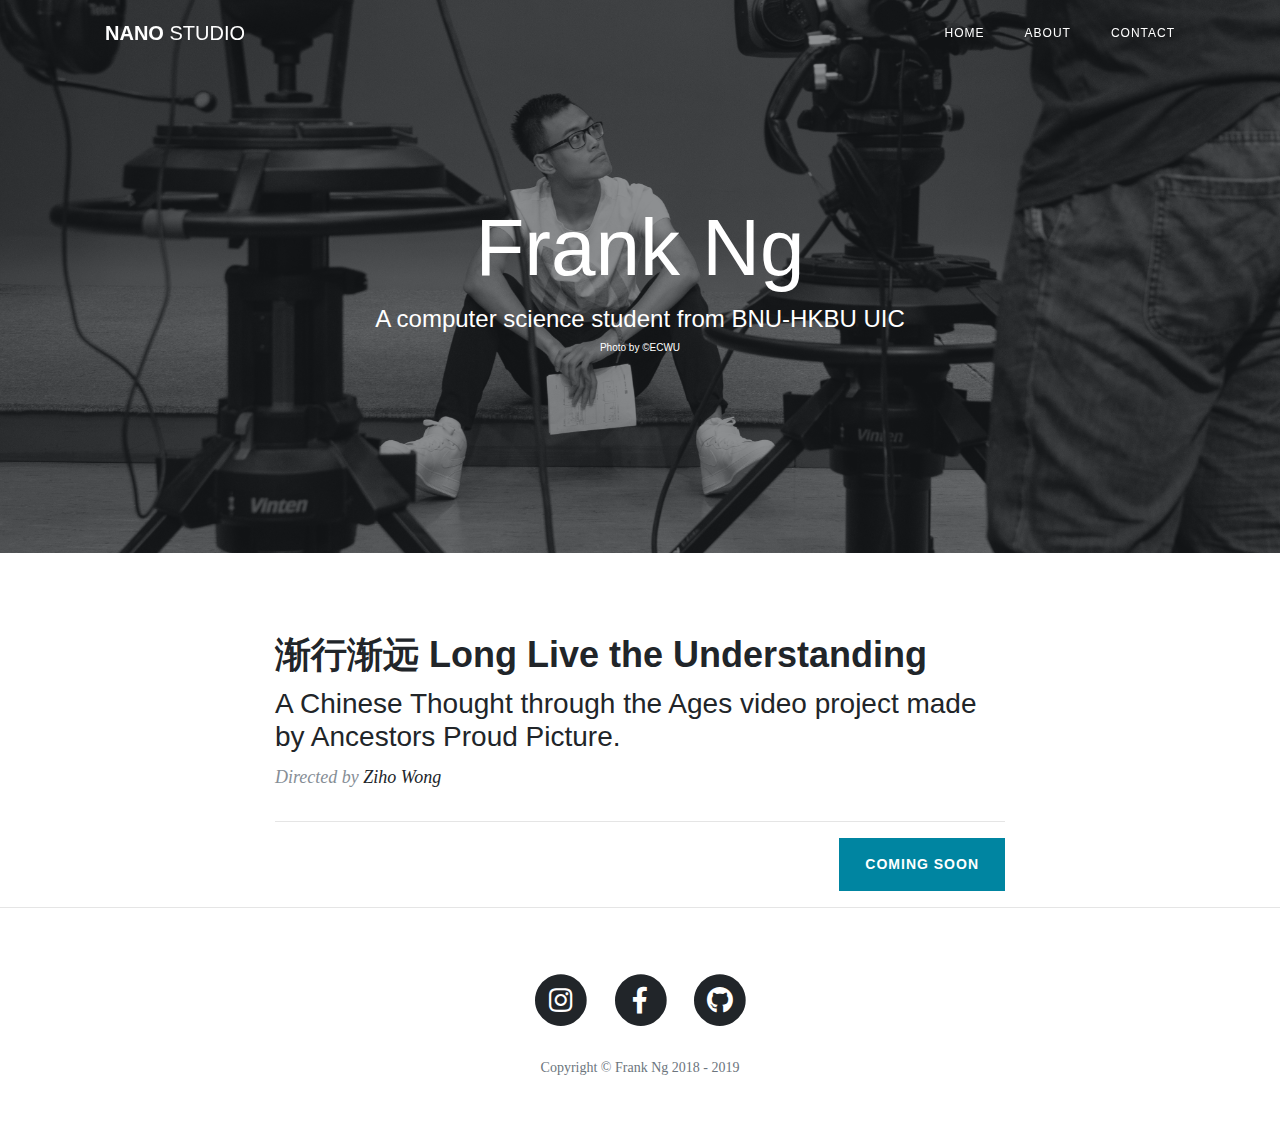
==== index.html @ 03bfbb8f "newWebsite" ====
<!DOCTYPE html>
<html lang="en">

  <head>

    <meta charset="utf-8">
    <meta name="viewport" content="width=device-width, initial-scale=1, shrink-to-fit=no">
    <meta name="description" content="">
    <meta name="author" content="">

    <title>Nano - Frank Ng</title>

    <!-- Bootstrap core CSS -->
    <link href="vendor/bootstrap/css/bootstrap.min.css" rel="stylesheet">

    <!-- Custom fonts for this template -->
    <link href="vendor/fontawesome-free/css/all.min.css" rel="stylesheet" type="text/css">
    <!--<link href='https://fonts.googleapis.com/css?family=Lora:400,700,400italic,700italic' rel='stylesheet' type='text/css'>
    <link href='https://fonts.googleapis.com/css?family=Open+Sans:300italic,400italic,600italic,700italic,800italic,400,300,600,700,800' rel='stylesheet' type='text/css'>

    <!-- Custom styles for this template -->
    <!--<link href="css/clean-blog.min.css" rel="stylesheet">-->
    <link href="css/clean-blog.css" rel="stylesheet">

    <!--- Favicon -->
    <link rel="shortcut icon" href="img/favicon.ico" type="image/x-icon">

  </head>

  <body>

    <!-- Navigation -->
    <nav class="navbar navbar-expand-lg navbar-light fixed-top" id="mainNav">
      <div class="container">
        <a class="navbar-brand" href="index.html"><b>NANO</b> STUDIO</a>
        <button class="navbar-toggler navbar-toggler-right" type="button" data-toggle="collapse" data-target="#navbarResponsive" aria-controls="navbarResponsive" aria-expanded="false" aria-label="Toggle navigation">
          NAV
          <i class="fas fa-bars"></i>
        </button>
        <div class="collapse navbar-collapse" id="navbarResponsive">
          <ul class="navbar-nav ml-auto">
            <li class="nav-item">
              <a class="nav-link" href="index.html">Home</a>
            </li>
            <li class="nav-item">
              <a class="nav-link" href="about.html">About</a>
            </li>
            <li class="nav-item">
              <a class="nav-link" href="contact.html">Contact</a>
            </li>
          </ul>
        </div>
      </div>
    </nav>

    <!-- Page Header -->
    <header class="masthead" style="background-image: url('img/home-bg.jpg')">
      <div class="overlay"></div>
      <div class="container">
        <div class="row">
          <div class="col-lg-8 col-md-10 mx-auto">
            <div class="site-heading">
              <h1 style="font-weight: lighter">Frank Ng</h1>
              <span class="subheading">A computer science student from BNU-HKBU UIC</span>
              <span class="subheading" style="font-size: 10px">Photo by &copy;<a style="color: white" target="_blank" href="https://ecwuuuuu.com/">ECWU</a></span>
            </div>
          </div>
        </div>
      </div>
    </header>

    <!-- Main Content -->
    <div class="container">
      <div class="row">
        <div class="col-lg-8 col-md-10 mx-auto">
          <div class="post-preview">
            <a href="longLiveTheUnderstanding.html">
              <h2 class="post-title">
                渐行渐远 Long Live the Understanding
              </h2>
              <h3 class="post-subtitle">
                A Chinese Thought through the Ages video project made by Ancestors Proud Picture.
              </h3>
            </a>
            <p class="post-meta">Directed by
              <a href="#">Ziho Wong</a>
            </p>
          </div>
          <hr>
          <!--- div class="post-preview">
            <a href="post.html">
              <h2 class="post-title">
                I believe every human has a finite number of heartbeats. I don't intend to waste any of mine.
              </h2>
            </a>
            <p class="post-meta">Posted by
              <a href="#">Start Bootstrap</a>
              on September 18, 2018</p>
          </div>
          <hr>
          <div class="post-preview">
            <a href="post.html">
              <h2 class="post-title">
                Science has not yet mastered prophecy
              </h2>
              <h3 class="post-subtitle">
                We predict too much for the next year and yet far too little for the next ten.
              </h3>
            </a>
            <p class="post-meta">Posted by
              <a href="#">Start Bootstrap</a>
              on August 24, 2018</p>
          </div>
          <hr>
          <div class="post-preview">
            <a href="post.html">
              <h2 class="post-title">
                Failure is not an option
              </h2>
              <h3 class="post-subtitle">
                Many say exploration is part of our destiny, but it’s actually our duty to future generations.
              </h3>
            </a>
            <p class="post-meta">Posted by
              <a href="#">Start Bootstrap</a>
              on July 8, 2018</p>
          </div>
          <hr>
          <!-- Pager -->
          <div class="clearfix">
            <!--- the button used to be "Older Posts->"--->
            <a class="btn btn-primary float-right" href="#">Coming soon</a>
          </div>
        </div>
      </div>
    </div>

    <hr>

    <!-- Footer -->
    <footer>
      <div class="container">
        <div class="row">
          <div class="col-lg-8 col-md-10 mx-auto">
            <ul class="list-inline text-center">
              <li class="list-inline-item">
                <a href="https://www.instagram.com/aerofrankiee/" target="_blank">
                  <span class="fa-stack fa-lg">
                    <i class="fas fa-circle fa-stack-2x"></i>
                    <i class="fab fa-instagram fa-stack-1x fa-inverse"></i>
                  </span>
                </a>
              </li>
              <li class="list-inline-item">
                <a href="https://www.facebook.com/aerofrankie" target="_blank">
                  <span class="fa-stack fa-lg">
                    <i class="fas fa-circle fa-stack-2x"></i>
                    <i class="fab fa-facebook-f fa-stack-1x fa-inverse"></i>
                  </span>
                </a>
              </li>
              <li class="list-inline-item">
                <a href="https://github.com/CathayPacific358" target="_blank">
                  <span class="fa-stack fa-lg">
                    <i class="fas fa-circle fa-stack-2x"></i>
                    <i class="fab fa-github fa-stack-1x fa-inverse"></i>
                  </span>
                </a>
              </li>
            </ul>
            <p class="copyright text-muted">Copyright &copy; Frank Ng 2018 - 2019</p>
          </div>
        </div>
      </div>
    </footer>

    <!-- Bootstrap core JavaScript -->
    <script src="vendor/jquery/jquery.min.js"></script>
    <script src="vendor/bootstrap/js/bootstrap.bundle.min.js"></script>

    <!-- Custom scripts for this template -->
    <script src="js/clean-blog.min.js"></script>

  </body>

</html>
---- css/clean-blog.min.css ----
/*!
 * Start Bootstrap - Clean Blog v5.0.2 (https://startbootstrap.com/template-overviews/clean-blog)
 * Copyright 2013-2018 Start Bootstrap
 * Licensed under MIT (https://github.com/BlackrockDigital/startbootstrap-clean-blog/blob/master/LICENSE)
 */body{font-size:20px;color:#212529;font-family:Lora,'Times New Roman',serif}p{line-height:1.5;margin:30px 0}p a{text-decoration:underline}h1,h2,h3,h4,h5,h6{font-weight:800;font-family:'Open Sans','Helvetica Neue',Helvetica,Arial,sans-serif}a{color:#212529;-webkit-transition:all .2s;transition:all .2s}a:focus,a:hover{color:#0085a1}blockquote{font-style:italic;color:#868e96}.section-heading{font-size:36px;font-weight:700;margin-top:60px}.caption{font-size:14px;font-style:italic;display:block;margin:0;padding:10px;text-align:center;border-bottom-right-radius:5px;border-bottom-left-radius:5px}::-moz-selection{color:#fff;background:#0085a1;text-shadow:none}::selection{color:#fff;background:#0085a1;text-shadow:none}img::-moz-selection{color:#fff;background:0 0}img::selection{color:#fff;background:0 0}img::-moz-selection{color:#fff;background:0 0}#mainNav{position:absolute;border-bottom:1px solid #e9ecef;background-color:#fff;font-family:'Open Sans','Helvetica Neue',Helvetica,Arial,sans-serif}#mainNav .navbar-brand{font-weight:800;color:#343a40}#mainNav .navbar-toggler{font-size:12px;font-weight:800;padding:13px;text-transform:uppercase;color:#343a40}#mainNav .navbar-nav>li.nav-item>a{font-size:12px;font-weight:800;letter-spacing:1px;text-transform:uppercase}@media only screen and (min-width:992px){#mainNav{border-bottom:1px solid transparent;background:0 0}#mainNav .navbar-brand{padding:10px 20px;color:#fff}#mainNav .navbar-brand:focus,#mainNav .navbar-brand:hover{color:rgba(255,255,255,.8)}#mainNav .navbar-nav>li.nav-item>a{padding:10px 20px;color:#fff}#mainNav .navbar-nav>li.nav-item>a:focus,#mainNav .navbar-nav>li.nav-item>a:hover{color:rgba(255,255,255,.8)}}@media only screen and (min-width:992px){#mainNav{-webkit-transition:background-color .2s;transition:background-color .2s;-webkit-transform:translate3d(0,0,0);transform:translate3d(0,0,0);-webkit-backface-visibility:hidden}#mainNav.is-fixed{position:fixed;top:-67px;-webkit-transition:-webkit-transform .2s;transition:-webkit-transform .2s;transition:transform .2s;transition:transform .2s,-webkit-transform .2s;border-bottom:1px solid #fff;background-color:rgba(255,255,255,.9)}#mainNav.is-fixed .navbar-brand{color:#212529}#mainNav.is-fixed .navbar-brand:focus,#mainNav.is-fixed .navbar-brand:hover{color:#0085a1}#mainNav.is-fixed .navbar-nav>li.nav-item>a{color:#212529}#mainNav.is-fixed .navbar-nav>li.nav-item>a:focus,#mainNav.is-fixed .navbar-nav>li.nav-item>a:hover{color:#0085a1}#mainNav.is-visible{-webkit-transform:translate3d(0,100%,0);transform:translate3d(0,100%,0)}}header.masthead{margin-bottom:50px;background:no-repeat center center;background-color:#868e96;background-attachment:scroll;position:relative;background-size:cover}header.masthead .overlay{position:absolute;top:0;left:0;height:100%;width:100%;background-color:#212529;opacity:.5}header.masthead .page-heading,header.masthead .post-heading,header.masthead .site-heading{padding:200px 0 150px;color:#fff}@media only screen and (min-width:768px){header.masthead .page-heading,header.masthead .post-heading,header.masthead .site-heading{padding:200px 0}}header.masthead .page-heading,header.masthead .site-heading{text-align:center}header.masthead .page-heading h1,header.masthead .site-heading h1{font-size:50px;margin-top:0}header.masthead .page-heading .subheading,header.masthead .site-heading .subheading{font-size:24px;font-weight:300;line-height:1.1;display:block;margin:10px 0 0;font-family:'Open Sans','Helvetica Neue',Helvetica,Arial,sans-serif}@media only screen and (min-width:768px){header.masthead .page-heading h1,header.masthead .site-heading h1{font-size:80px}}header.masthead .post-heading h1{font-size:35px}header.masthead .post-heading .meta,header.masthead .post-heading .subheading{line-height:1.1;display:block}header.masthead .post-heading .subheading{font-size:24px;font-weight:600;margin:10px 0 30px;font-family:'Open Sans','Helvetica Neue',Helvetica,Arial,sans-serif}header.masthead .post-heading .meta{font-size:20px;font-weight:300;font-style:italic;font-family:Lora,'Times New Roman',serif}header.masthead .post-heading .meta a{color:#fff}@media only screen and (min-width:768px){header.masthead .post-heading h1{font-size:55px}header.masthead .post-heading .subheading{font-size:30px}}.post-preview>a{color:#212529}.post-preview>a:focus,.post-preview>a:hover{text-decoration:none;color:#0085a1}.post-preview>a>.post-title{font-size:30px;margin-top:30px;margin-bottom:10px}.post-preview>a>.post-subtitle{font-weight:300;margin:0 0 10px}.post-preview>.post-meta{font-size:18px;font-style:italic;margin-top:0;color:#868e96}.post-preview>.post-meta>a{text-decoration:none;color:#212529}.post-preview>.post-meta>a:focus,.post-preview>.post-meta>a:hover{text-decoration:underline;color:#0085a1}@media only screen and (min-width:768px){.post-preview>a>.post-title{font-size:36px}}.floating-label-form-group{font-size:14px;position:relative;margin-bottom:0;padding-bottom:.5em;border-bottom:1px solid #dee2e6}.floating-label-form-group input,.floating-label-form-group textarea{font-size:1.5em;position:relative;z-index:1;padding:0;resize:none;border:none;border-radius:0;background:0 0;-webkit-box-shadow:none!important;box-shadow:none!important;font-family:Lora,'Times New Roman',serif}.floating-label-form-group input::-webkit-input-placeholder,.floating-label-form-group textarea::-webkit-input-placeholder{color:#868e96;font-family:Lora,'Times New Roman',serif}.floating-label-form-group label{font-size:.85em;line-height:1.764705882em;position:relative;z-index:0;top:2em;display:block;margin:0;-webkit-transition:top .3s ease,opacity .3s ease;transition:top .3s ease,opacity .3s ease;vertical-align:middle;vertical-align:baseline;opacity:0}.floating-label-form-group .help-block{margin:15px 0}.floating-label-form-group-with-value label{top:0;opacity:1}.floating-label-form-group-with-focus label{color:#0085a1}form .form-group:first-child .floating-label-form-group{border-top:1px solid #dee2e6}footer{padding:50px 0 65px}footer .list-inline{margin:0;padding:0}footer .copyright{font-size:14px;margin-bottom:0;text-align:center}.btn{font-size:14px;font-weight:800;padding:15px 25px;letter-spacing:1px;text-transform:uppercase;border-radius:0;font-family:'Open Sans','Helvetica Neue',Helvetica,Arial,sans-serif}.btn-primary{background-color:#0085a1;border-color:#0085a1}.btn-primary:active,.btn-primary:focus,.btn-primary:hover{color:#fff;background-color:#00657b!important;border-color:#00657b!important}.btn-lg{font-size:16px;padding:25px 35px}
---- css/clean-blog.css ----
/*!
 * Start Bootstrap - Clean Blog v5.0.2 (https://startbootstrap.com/template-overviews/clean-blog)
 * Copyright 2013-2018 Start Bootstrap
 * Licensed under MIT (https://github.com/BlackrockDigital/startbootstrap-clean-blog/blob/master/LICENSE)
 */

body {
  font-size: 20px;
  color: #212529;
  font-family: 'Lora', 'Times New Roman', serif;
}

p {
  line-height: 1.5;
  margin: 30px 0;
}

p a {
  text-decoration: underline;
}

h1,
h2,
h3,
h4,
h5,
h6 {
  font-weight: 800;
  font-family: 'Open Sans', 'Helvetica Neue', Helvetica, Arial, sans-serif;
}

a {
  color: #212529;
  -webkit-transition: all 0.2s;
  transition: all 0.2s;
}

a:focus, a:hover {
  color: #0085A1;
}

blockquote {
  font-style: italic;
  color: #868e96;
}

.section-heading {
  font-size: 36px;
  font-weight: 700;
  margin-top: 60px;
}

.caption {
  font-size: 14px;
  font-style: italic;
  display: block;
  margin: 0;
  padding: 10px;
  text-align: center;
  border-bottom-right-radius: 5px;
  border-bottom-left-radius: 5px;
}

::-moz-selection {
  color: #fff;
  background: #0085A1;
  text-shadow: none;
}

::selection {
  color: #fff;
  background: #0085A1;
  text-shadow: none;
}

img::-moz-selection {
  color: #fff;
  background: transparent;
}

img::selection {
  color: #fff;
  background: transparent;
}

img::-moz-selection {
  color: #fff;
  background: transparent;
}

#mainNav {
  position: absolute;
  border-bottom: 1px solid #e9ecef;
  background-color: white;
  font-family: 'Open Sans', 'Helvetica Neue', Helvetica, Arial, sans-serif;
}

#mainNav .navbar-brand {
  color: #343a40;
}

#mainNav .navbar-toggler {
  font-size: 12px;
  font-weight: 800;
  padding: 13px;
  text-transform: uppercase;
  color: #343a40;
}

#mainNav .navbar-nav > li.nav-item > a {
  font-size: 12px;
  letter-spacing: 1px;
  text-transform: uppercase;
}

@media only screen and (min-width: 992px) {
  #mainNav {
    border-bottom: 1px solid transparent;
    background: transparent;
  }
  #mainNav .navbar-brand {
    padding: 10px 20px;
    color: #fff;
  }
  #mainNav .navbar-brand:focus, #mainNav .navbar-brand:hover {
    color: rgba(255, 255, 255, 0.8);
  }
  #mainNav .navbar-nav > li.nav-item > a {
    padding: 10px 20px;
    color: #fff;
  }
  #mainNav .navbar-nav > li.nav-item > a:focus, #mainNav .navbar-nav > li.nav-item > a:hover {
    color: rgba(255, 255, 255, 0.8);
  }
}

@media only screen and (min-width: 992px) {
  #mainNav {
    -webkit-transition: background-color 0.2s;
    transition: background-color 0.2s;
    /* Force Hardware Acceleration in WebKit */
    -webkit-transform: translate3d(0, 0, 0);
    transform: translate3d(0, 0, 0);
    -webkit-backface-visibility: hidden;
  }
  #mainNav.is-fixed {
    /* when the user scrolls down, we hide the header right above the viewport */
    position: fixed;
    top: -67px;
    -webkit-transition: -webkit-transform 0.2s;
    transition: -webkit-transform 0.2s;
    transition: transform 0.2s;
    transition: transform 0.2s, -webkit-transform 0.2s;
    border-bottom: 1px solid white;
    background-color: rgba(255, 255, 255, 0.9);
  }
  #mainNav.is-fixed .navbar-brand {
    color: #212529;
  }
  #mainNav.is-fixed .navbar-brand:focus, #mainNav.is-fixed .navbar-brand:hover {
    color: #0085A1;
  }
  #mainNav.is-fixed .navbar-nav > li.nav-item > a {
    color: #212529;
  }
  #mainNav.is-fixed .navbar-nav > li.nav-item > a:focus, #mainNav.is-fixed .navbar-nav > li.nav-item > a:hover {
    color: #0085A1;
  }
  #mainNav.is-visible {
    /* if the user changes the scrolling direction, we show the header */
    -webkit-transform: translate3d(0, 100%, 0);
    transform: translate3d(0, 100%, 0);
  }
}

header.masthead {
  margin-bottom: 50px;
  background: no-repeat center center;
  background-color: #868e96;
  background-attachment: scroll;
  position: relative;
  background-size: cover;
}

header.masthead .overlay {
  position: absolute;
  top: 0;
  left: 0;
  height: 100%;
  width: 100%;
  background-color: #212529;
  opacity: 0.5;
}

header.masthead .page-heading,
header.masthead .post-heading,
header.masthead .site-heading {
  padding: 200px 0 150px;
  color: white;
}

@media only screen and (min-width: 768px) {
  header.masthead .page-heading,
  header.masthead .post-heading,
  header.masthead .site-heading {
    padding: 200px 0;
  }
}

header.masthead .page-heading,
header.masthead .site-heading {
  text-align: center;
}

header.masthead .page-heading h1,
header.masthead .site-heading h1 {
  font-size: 50px;
  margin-top: 0;
}

header.masthead .page-heading .subheading,
header.masthead .site-heading .subheading {
  font-size: 24px;
  font-weight: 300;
  line-height: 1.1;
  display: block;
  margin: 10px 0 0;
  font-family: 'Open Sans', 'Helvetica Neue', Helvetica, Arial, sans-serif;
}

@media only screen and (min-width: 768px) {
  header.masthead .page-heading h1,
  header.masthead .site-heading h1 {
    font-size: 80px;
  }
}

header.masthead .post-heading h1 {
  font-size: 35px;
}

header.masthead .post-heading .meta,
header.masthead .post-heading .subheading {
  line-height: 1.1;
  display: block;
}

header.masthead .post-heading .subheading {
  font-size: 24px;
  font-weight: 600;
  margin: 10px 0 30px;
  font-family: 'Open Sans', 'Helvetica Neue', Helvetica, Arial, sans-serif;
}

header.masthead .post-heading .meta {
  font-size: 20px;
  font-weight: 300;
  font-style: italic;
  font-family: 'Lora', 'Times New Roman', serif;
}

header.masthead .post-heading .meta a {
  color: #fff;
}

@media only screen and (min-width: 768px) {
  header.masthead .post-heading h1 {
    font-size: 55px;
  }
  header.masthead .post-heading .subheading {
    font-size: 30px;
  }
}

.post-preview > a {
  color: #212529;
}

.post-preview > a:focus, .post-preview > a:hover {
  text-decoration: none;
  color: #0085A1;
}

.post-preview > a > .post-title {
  font-size: 30px;
  margin-top: 30px;
  margin-bottom: 10px;
}

.post-preview > a > .post-subtitle {
  font-weight: 300;
  margin: 0 0 10px;
}

.post-preview > .post-meta {
  font-size: 18px;
  font-style: italic;
  margin-top: 0;
  color: #868e96;
}

.post-preview > .post-meta > a {
  text-decoration: none;
  color: #212529;
}

.post-preview > .post-meta > a:focus, .post-preview > .post-meta > a:hover {
  text-decoration: underline;
  color: #0085A1;
}

@media only screen and (min-width: 768px) {
  .post-preview > a > .post-title {
    font-size: 36px;
  }
}

.floating-label-form-group {
  font-size: 14px;
  position: relative;
  margin-bottom: 0;
  padding-bottom: 0.5em;
  border-bottom: 1px solid #dee2e6;
}

.floating-label-form-group input,
.floating-label-form-group textarea {
  font-size: 1.5em;
  position: relative;
  z-index: 1;
  padding: 0;
  resize: none;
  border: none;
  border-radius: 0;
  background: none;
  -webkit-box-shadow: none !important;
  box-shadow: none !important;
  font-family: 'Lora', 'Times New Roman', serif;
}

.floating-label-form-group input::-webkit-input-placeholder,
.floating-label-form-group textarea::-webkit-input-placeholder {
  color: #868e96;
  font-family: 'Lora', 'Times New Roman', serif;
}

.floating-label-form-group label {
  font-size: 0.85em;
  line-height: 1.764705882em;
  position: relative;
  z-index: 0;
  top: 2em;
  display: block;
  margin: 0;
  -webkit-transition: top 0.3s ease, opacity 0.3s ease;
  transition: top 0.3s ease, opacity 0.3s ease;
  vertical-align: middle;
  vertical-align: baseline;
  opacity: 0;
}

.floating-label-form-group .help-block {
  margin: 15px 0;
}

.floating-label-form-group-with-value label {
  top: 0;
  opacity: 1;
}

.floating-label-form-group-with-focus label {
  color: #0085A1;
}

form .form-group:first-child .floating-label-form-group {
  border-top: 1px solid #dee2e6;
}

footer {
  padding: 50px 0 65px;
}

footer .list-inline {
  margin: 0;
  padding: 0;
}

footer .copyright {
  font-size: 14px;
  margin-bottom: 0;
  text-align: center;
}

.btn {
  font-size: 14px;
  font-weight: 800;
  padding: 15px 25px;
  letter-spacing: 1px;
  text-transform: uppercase;
  border-radius: 0;
  font-family: 'Open Sans', 'Helvetica Neue', Helvetica, Arial, sans-serif;
}

.btn-primary {
  background-color: #0085A1;
  border-color: #0085A1;
}

.btn-primary:hover, .btn-primary:focus, .btn-primary:active {
  color: #fff;
  background-color: #00657b !important;
  border-color: #00657b !important;
}

.btn-lg {
  font-size: 16px;
  padding: 25px 35px;
}
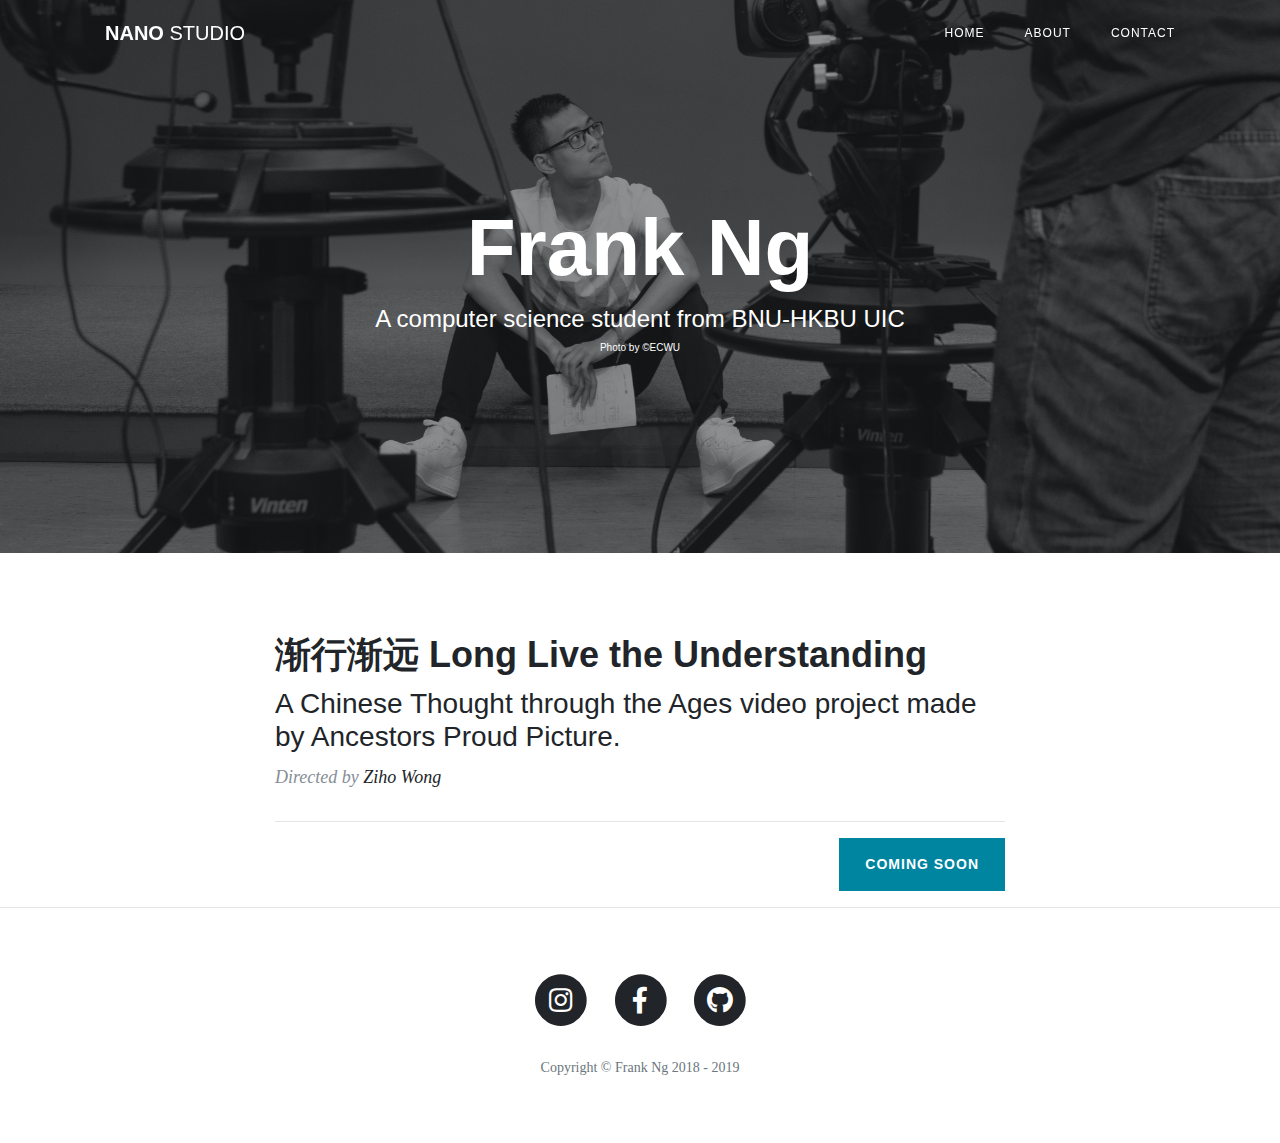
==== commit b8c3e76c: "changedIndexNameFont" ====
--- a/index.html
+++ b/index.html
@@ -60,7 +60,7 @@
         <div class="row">
           <div class="col-lg-8 col-md-10 mx-auto">
             <div class="site-heading">
-              <h1 style="font-weight: lighter">Frank Ng</h1>
+              <h1>Frank Ng</h1>
               <span class="subheading">A computer science student from BNU-HKBU UIC</span>
               <span class="subheading" style="font-size: 10px">Photo by &copy;<a style="color: white" target="_blank" href="https://ecwuuuuu.com/">ECWU</a></span>
             </div>
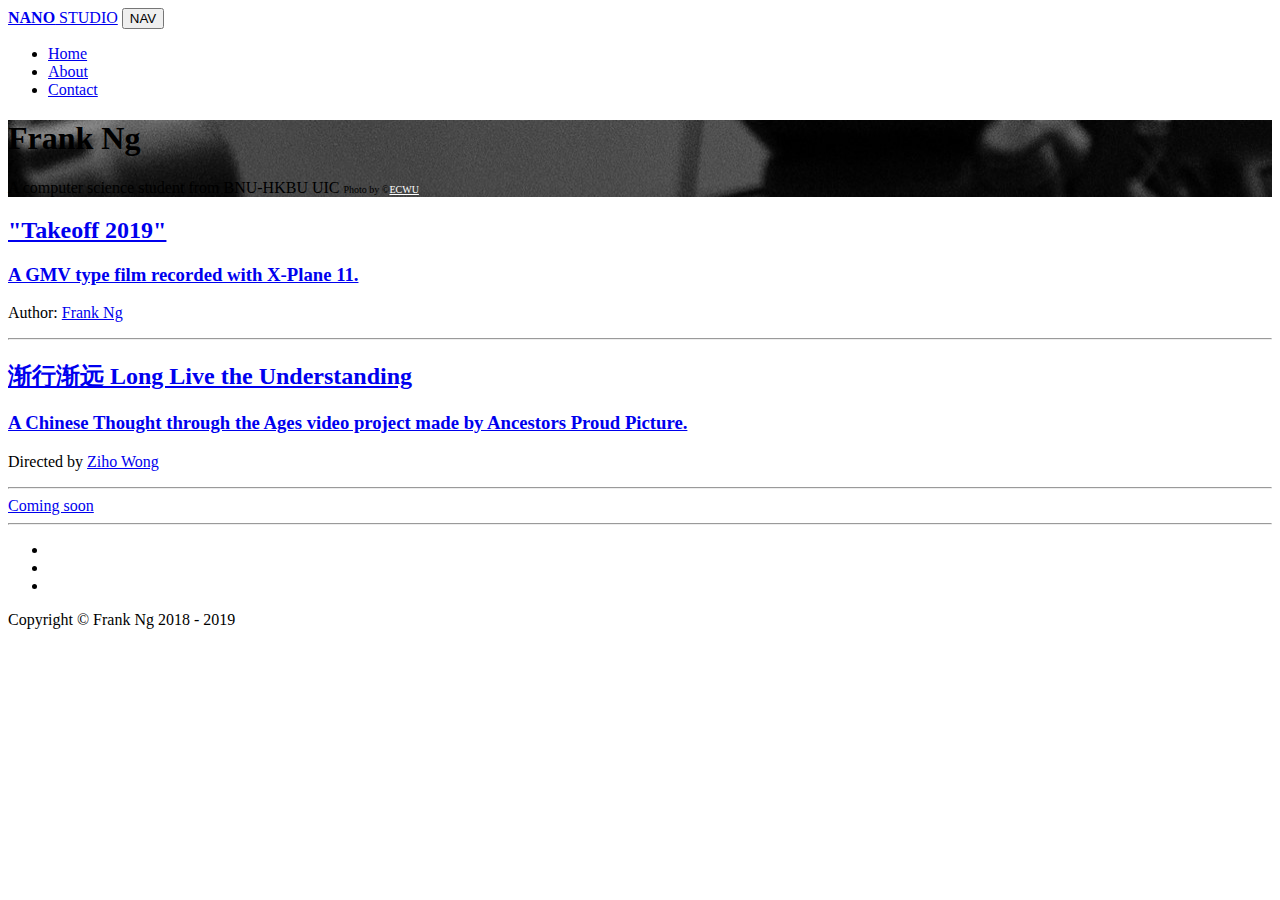
==== commit 19a5219c: "addTO2019" ====
--- a/index.html
+++ b/index.html
@@ -11,19 +11,19 @@
     <title>Nano - Frank Ng</title>
 
     <!-- Bootstrap core CSS -->
-    <link href="vendor/bootstrap/css/bootstrap.min.css" rel="stylesheet">
+    <link href="https://aerofrankie.com/vendor/bootstrap/css/bootstrap.min.css" rel="stylesheet">
 
     <!-- Custom fonts for this template -->
-    <link href="vendor/fontawesome-free/css/all.min.css" rel="stylesheet" type="text/css">
+    <link href="https://aerofrankie.com/vendor/fontawesome-free/css/all.min.css" rel="stylesheet" type="text/css">
     <!--<link href='https://fonts.googleapis.com/css?family=Lora:400,700,400italic,700italic' rel='stylesheet' type='text/css'>
     <link href='https://fonts.googleapis.com/css?family=Open+Sans:300italic,400italic,600italic,700italic,800italic,400,300,600,700,800' rel='stylesheet' type='text/css'>
 
     <!-- Custom styles for this template -->
     <!--<link href="css/clean-blog.min.css" rel="stylesheet">-->
-    <link href="css/clean-blog.css" rel="stylesheet">
+    <link href="https://aerofrankie.com/css/clean-blog.css" rel="stylesheet">
 
     <!--- Favicon -->
-    <link rel="shortcut icon" href="img/favicon.ico" type="image/x-icon">
+    <link rel="shortcut icon" href="https://aerofrankie.com/img/favicon.ico" type="image/x-icon">
 
   </head>
 
@@ -32,7 +32,7 @@
     <!-- Navigation -->
     <nav class="navbar navbar-expand-lg navbar-light fixed-top" id="mainNav">
       <div class="container">
-        <a class="navbar-brand" href="index.html"><b>NANO</b> STUDIO</a>
+        <a class="navbar-brand" href="https://aerofrankie.com"><b>NANO</b> STUDIO</a>
         <button class="navbar-toggler navbar-toggler-right" type="button" data-toggle="collapse" data-target="#navbarResponsive" aria-controls="navbarResponsive" aria-expanded="false" aria-label="Toggle navigation">
           NAV
           <i class="fas fa-bars"></i>
@@ -40,13 +40,13 @@
         <div class="collapse navbar-collapse" id="navbarResponsive">
           <ul class="navbar-nav ml-auto">
             <li class="nav-item">
-              <a class="nav-link" href="index.html">Home</a>
+              <a class="nav-link" href="https://aerofrankie.com">Home</a>
             </li>
             <li class="nav-item">
-              <a class="nav-link" href="about.html">About</a>
+              <a class="nav-link" href="https://aerofrankie.com/about">About</a>
             </li>
             <li class="nav-item">
-              <a class="nav-link" href="contact.html">Contact</a>
+              <a class="nav-link" href="https://aerofrankie.com/contact">Contact</a>
             </li>
           </ul>
         </div>
@@ -73,8 +73,22 @@
     <div class="container">
       <div class="row">
         <div class="col-lg-8 col-md-10 mx-auto">
+           <div class="post-preview">
+            <a href="https://aerofrankie.com/posts/TO2019">
+             <h2 class="post-title">
+                "Takeoff 2019"
+             </h2>
+              <h3 class="post-subtitle">
+                A GMV type film recorded with X-Plane 11.
+              </h3>
+            </a>
+           <p class="post-meta">Author:
+              <a href="#">Frank Ng</a>
+           </p>
+          </div>
+          <hr>
           <div class="post-preview">
-            <a href="longLiveTheUnderstanding.html">
+            <a href="https://aerofrankie.com/posts/longLiveTheUnderstanding">
               <h2 class="post-title">
                 渐行渐远 Long Live the Understanding
               </h2>
@@ -87,7 +101,7 @@
             </p>
           </div>
           <hr>
-          <!--- div class="post-preview">
+          <!---div class="post-preview">
             <a href="post.html">
               <h2 class="post-title">
                 I believe every human has a finite number of heartbeats. I don't intend to waste any of mine.
@@ -175,11 +189,11 @@
     </footer>
 
     <!-- Bootstrap core JavaScript -->
-    <script src="vendor/jquery/jquery.min.js"></script>
-    <script src="vendor/bootstrap/js/bootstrap.bundle.min.js"></script>
+    <script src="https://aerofrankie.com/vendor/jquery/jquery.min.js"></script>
+    <script src="https://aerofrankie.com/vendor/bootstrap/js/bootstrap.bundle.min.js"></script>
 
     <!-- Custom scripts for this template -->
-    <script src="js/clean-blog.min.js"></script>
+    <script src="https://aerofrankie.com/js/clean-blog.min.js"></script>
 
   </body>
 
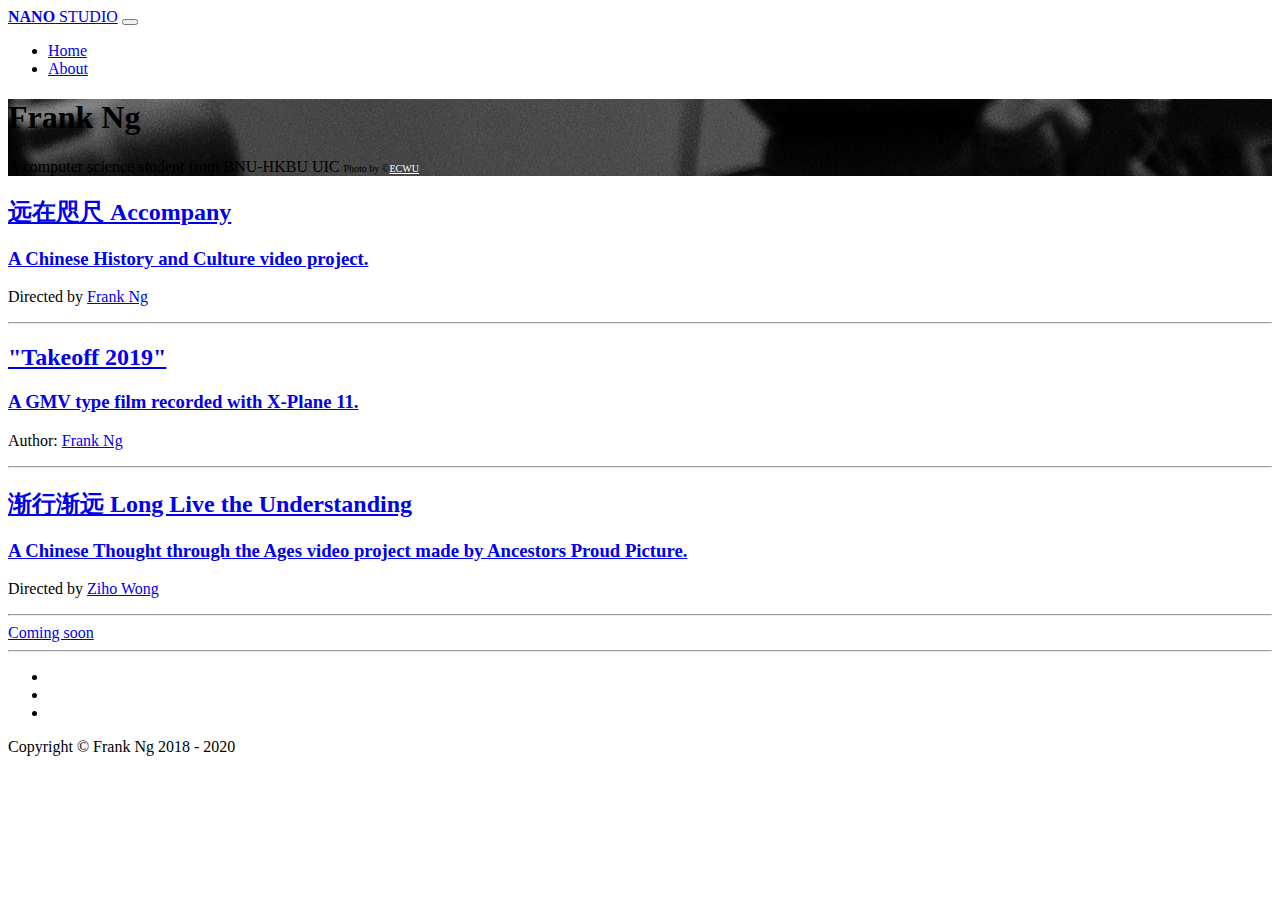
==== commit 35ee1f83: "Updated 2020, added Accompany" ====
--- a/index.html
+++ b/index.html
@@ -34,7 +34,6 @@
       <div class="container">
         <a class="navbar-brand" href="https://aerofrankie.com"><b>NANO</b> STUDIO</a>
         <button class="navbar-toggler navbar-toggler-right" type="button" data-toggle="collapse" data-target="#navbarResponsive" aria-controls="navbarResponsive" aria-expanded="false" aria-label="Toggle navigation">
-          NAV
           <i class="fas fa-bars"></i>
         </button>
         <div class="collapse navbar-collapse" id="navbarResponsive">
@@ -44,9 +43,6 @@
             </li>
             <li class="nav-item">
               <a class="nav-link" href="https://aerofrankie.com/about">About</a>
-            </li>
-            <li class="nav-item">
-              <a class="nav-link" href="https://aerofrankie.com/contact">Contact</a>
             </li>
           </ul>
         </div>
@@ -73,6 +69,20 @@
     <div class="container">
       <div class="row">
         <div class="col-lg-8 col-md-10 mx-auto">
+            <div class="post-preview">
+              <a href="https://aerofrankie.com/posts/accompany">
+                <h2 class="post-title">
+                  远在咫尺 Accompany
+                </h2>
+                <h3 class="post-subtitle">
+                    A Chinese History and Culture video project.
+                </h3>
+              </a>
+              <p class="post-meta">Directed by
+                <a href="#">Frank Ng</a>
+              </p>
+            </div>
+            <hr>
            <div class="post-preview">
             <a href="https://aerofrankie.com/posts/TO2019">
              <h2 class="post-title">
@@ -101,6 +111,7 @@
             </p>
           </div>
           <hr>
+
           <!---div class="post-preview">
             <a href="post.html">
               <h2 class="post-title">
@@ -182,7 +193,7 @@
                 </a>
               </li>
             </ul>
-            <p class="copyright text-muted">Copyright &copy; Frank Ng 2018 - 2019</p>
+            <p class="copyright text-muted">Copyright &copy; Frank Ng 2018 - 2020</p>
           </div>
         </div>
       </div>
